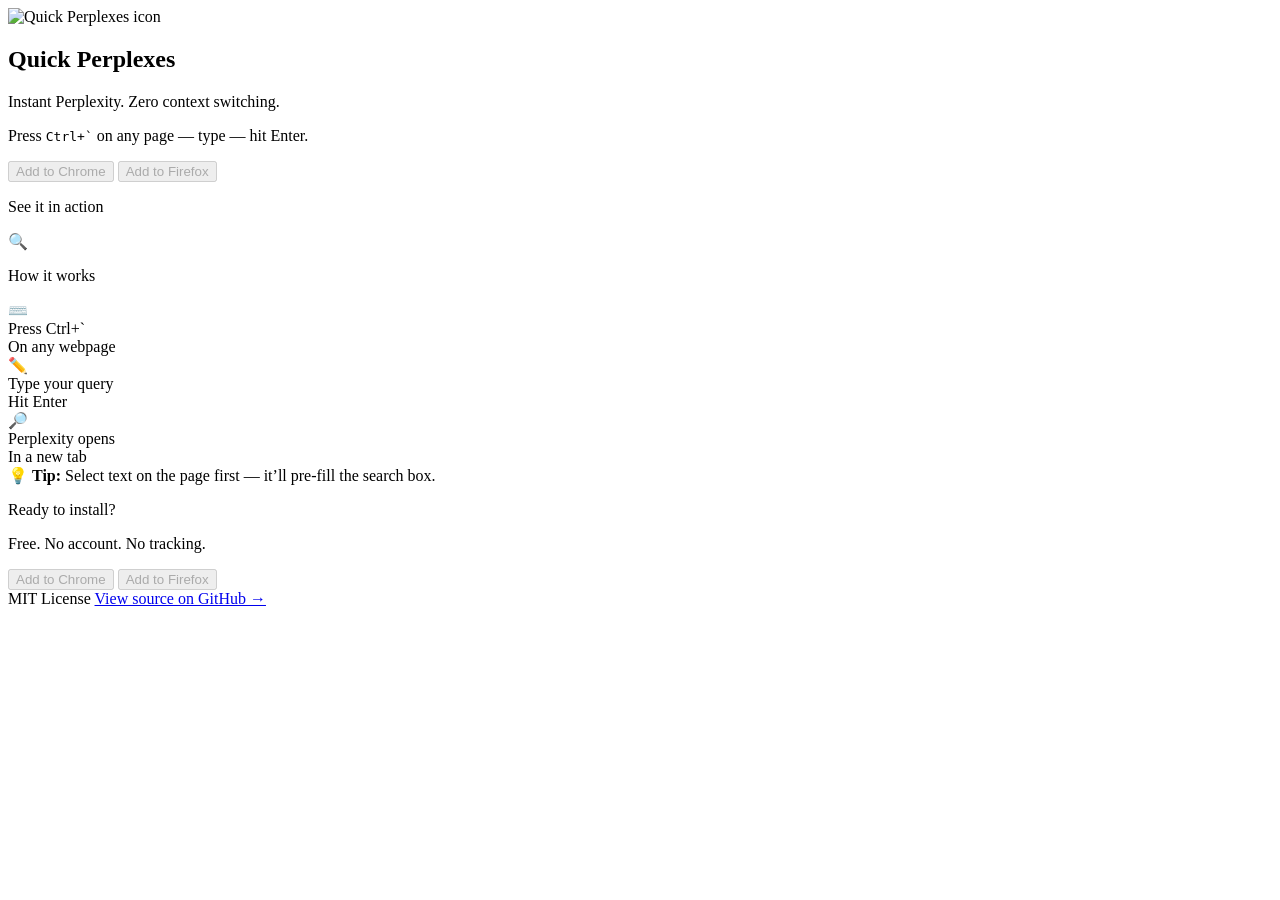
==== site/index.html @ bd99cf61 "feat: add site HTML" ====
<!DOCTYPE html>
<html lang="en">
<head>
  <meta charset="UTF-8" />
  <meta name="viewport" content="width=device-width, initial-scale=1.0" />
  <title>Quick Perplexes — Instant Perplexity on any webpage</title>
  <meta name="description" content="Press Ctrl+` on any webpage to instantly search Perplexity. Free browser extension for Chrome and Firefox." />
  <link rel="icon" href="icon128.png" />
  <link rel="stylesheet" href="style.css" />
</head>
<body>
<div class="page">

  <!-- Hero -->
  <section class="hero">
    <img class="hero-icon" src="icon128.png" alt="Quick Perplexes icon" />
    <h1 class="hero-name">Quick Perplexes</h1>
    <p class="hero-tagline">Instant Perplexity. Zero context switching.</p>
    <p class="hero-usage">Press <kbd>Ctrl+`</kbd> on any page &mdash; type &mdash; hit Enter.</p>
    <div class="btn-row">
      <!-- TODO: replace with <a href="[Chrome Web Store URL]"> once live -->
      <button class="btn btn-primary" disabled>Add to Chrome</button>
      <!-- TODO: replace with <a href="[Firefox Add-ons URL]"> once live -->
      <button class="btn btn-secondary" disabled>Add to Firefox</button>
    </div>
  </section>

  <!-- Demo -->
  <section class="demo">
    <p class="section-label">See it in action</p>
    <div class="demo-wrapper" id="demo-wrapper">
      <div class="demo-input">
        <span class="demo-icon">&#128269;</span>
        <span class="demo-text" id="demo-text"></span><span class="cursor" id="demo-cursor"></span>
      </div>
    </div>
  </section>

  <!-- How it works -->
  <section class="how">
    <p class="section-label">How it works</p>
    <div class="steps">
      <div class="step">
        <div class="step-emoji">&#9000;&#65039;</div>
        <div class="step-title">Press Ctrl+`</div>
        <div class="step-desc">On any webpage</div>
      </div>
      <div class="step">
        <div class="step-emoji">&#9999;&#65039;</div>
        <div class="step-title">Type your query</div>
        <div class="step-desc">Hit Enter</div>
      </div>
      <div class="step">
        <div class="step-emoji">&#128270;</div>
        <div class="step-title">Perplexity opens</div>
        <div class="step-desc">In a new tab</div>
      </div>
    </div>
    <div class="tip">
      <span>&#128161;</span>
      <span><strong>Tip:</strong> Select text on the page first &mdash; it&rsquo;ll pre-fill the search box.</span>
    </div>
  </section>

  <!-- Install CTA -->
  <section class="install">
    <p class="cta-title">Ready to install?</p>
    <p class="cta-sub">Free. No account. No tracking.</p>
    <div class="btn-row">
      <!-- TODO: replace with <a href="[Chrome Web Store URL]"> once live -->
      <button class="btn btn-primary" disabled>Add to Chrome</button>
      <!-- TODO: replace with <a href="[Firefox Add-ons URL]"> once live -->
      <button class="btn btn-secondary" disabled>Add to Firefox</button>
    </div>
  </section>

</div>

<!-- Footer (outside .page so it spans full width at 600px) -->
<footer>
  <span>MIT License</span>
  <a href="https://github.com/MetalOath/quick-perplexes">View source on GitHub &rarr;</a>
</footer>

<script src="demo.js"></script>
</body>
</html>
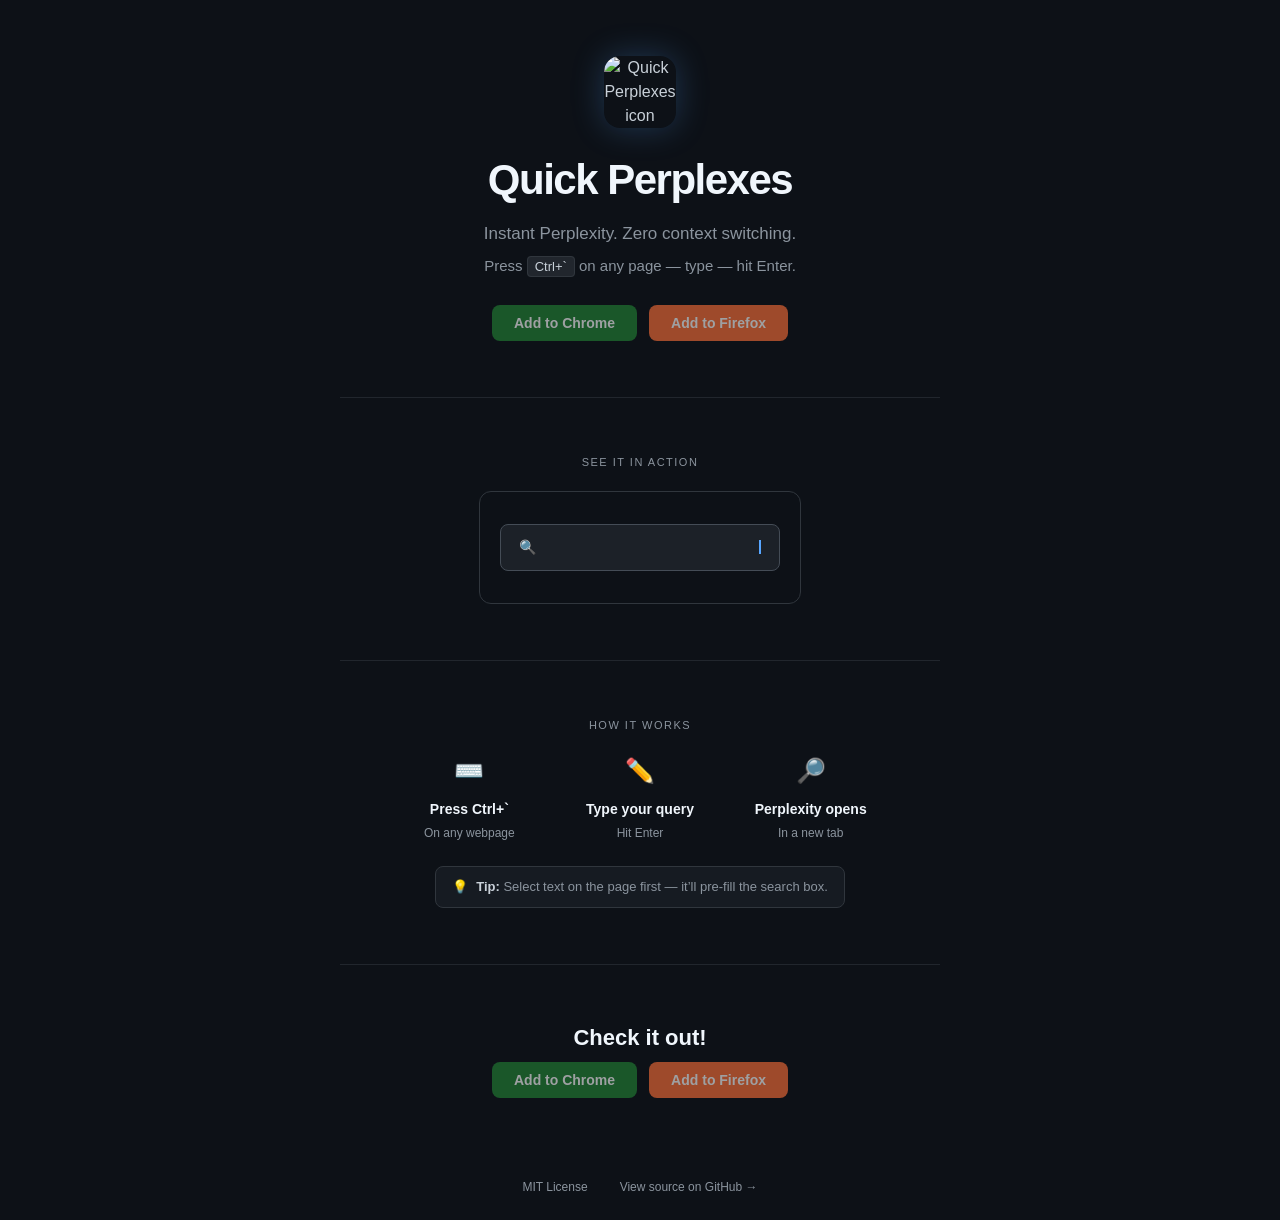
==== commit e5af12fe: "feat: Firefox orange for Add to Firefox button; simplify CTA heading" ====
--- a/site/index.html
+++ b/site/index.html
@@ -64,8 +64,7 @@
 
   <!-- Install CTA -->
   <section class="install">
-    <p class="cta-title">Ready to install?</p>
-    <p class="cta-sub">Free. No account. No tracking.</p>
+    <p class="cta-title">Check it out!</p>
     <div class="btn-row">
       <!-- TODO: replace with <a href="[Chrome Web Store URL]"> once live -->
       <button class="btn btn-primary" disabled>Add to Chrome</button>
@@ -79,7 +78,7 @@
 <!-- Footer (outside .page so it spans full width at 600px) -->
 <footer>
   <span>MIT License</span>
-  <a href="https://github.com/MetalOath/quick-perplexes">View source on GitHub &rarr;</a>
+  <a href="https://github.com/ottomando/quick-perplexes">View source on GitHub &rarr;</a>
 </footer>
 
 <script src="demo.js"></script>
--- a/site/style.css
+++ b/site/style.css
@@ -0,0 +1,247 @@
+*, *::before, *::after { box-sizing: border-box; margin: 0; padding: 0; }
+
+body {
+  background: #0d1117;
+  color: #c9d1d9;
+  font-family: -apple-system, BlinkMacSystemFont, 'Segoe UI', sans-serif;
+  line-height: 1.5;
+}
+
+/* ── Layout ── */
+.page {
+  max-width: 600px;
+  margin: 0 auto;
+}
+
+section {
+  padding: 56px 32px;
+  border-bottom: 1px solid #21262d;
+  text-align: center;
+}
+
+section:last-of-type {
+  border-bottom: none;
+}
+
+/* ── Hero ── */
+.hero-icon {
+  width: 72px;
+  height: 72px;
+  border-radius: 16px;
+  box-shadow: 0 0 32px rgba(88, 166, 255, 0.25);
+  margin-bottom: 20px;
+  display: block;
+  margin-left: auto;
+  margin-right: auto;
+}
+
+.hero-name {
+  font-size: 42px;
+  font-weight: 800;
+  color: #f0f6fc;
+  letter-spacing: -1.5px;
+  margin-bottom: 10px;
+}
+
+.hero-tagline {
+  font-size: 17px;
+  color: #8b949e;
+  margin-bottom: 8px;
+}
+
+.hero-usage {
+  font-size: 15px;
+  color: #8b949e;
+  margin-bottom: 28px;
+}
+
+kbd {
+  background: #21262d;
+  border: 1px solid #30363d;
+  border-radius: 4px;
+  padding: 2px 7px;
+  font-size: 13px;
+  color: #c9d1d9;
+  font-family: inherit;
+}
+
+/* ── Buttons ── */
+.btn-row {
+  display: flex;
+  gap: 12px;
+  justify-content: center;
+  flex-wrap: wrap;
+}
+
+.btn {
+  padding: 10px 22px;
+  border-radius: 8px;
+  font-size: 14px;
+  font-weight: 600;
+  cursor: pointer;
+  border: none;
+  text-decoration: none;
+  display: inline-block;
+}
+
+.btn-primary {
+  background: #238636;
+  color: #fff;
+}
+
+.btn-secondary {
+  background: #ff7139;
+  color: #fff;
+  border: none;
+  font-weight: 600;
+}
+
+.btn[disabled] {
+  opacity: 0.6;
+  cursor: default;
+}
+
+@media (max-width: 420px) {
+  .btn-row {
+    flex-direction: column;
+    align-items: center;
+  }
+}
+
+/* ── Demo section ── */
+.section-label {
+  font-size: 11px;
+  text-transform: uppercase;
+  letter-spacing: 1.5px;
+  color: #8b949e;
+  margin-bottom: 20px;
+}
+
+.demo-wrapper {
+  background: #0d1117;
+  border: 1px solid #30363d;
+  border-radius: 12px;
+  padding: 32px 20px;
+  display: inline-flex;
+  align-items: center;
+  justify-content: center;
+  min-width: 300px;
+  transition: opacity 0.3s ease;
+}
+
+.demo-input {
+  background: #1c2128;
+  border: 1px solid #444c56;
+  border-radius: 8px;
+  padding: 12px 18px;
+  width: 280px;
+  display: flex;
+  align-items: center;
+  gap: 10px;
+}
+
+.demo-icon {
+  color: #8b949e;
+  font-size: 14px;
+  flex-shrink: 0;
+}
+
+.demo-text {
+  color: #c9d1d9;
+  font-size: 14px;
+  font-style: italic;
+  flex: 1;
+}
+
+.cursor {
+  display: inline-block;
+  width: 2px;
+  height: 14px;
+  background: #58a6ff;
+  vertical-align: middle;
+  animation: blink 1s step-start infinite;
+}
+
+@keyframes blink {
+  50% { opacity: 0; }
+}
+
+/* ── How it works ── */
+.steps {
+  display: flex;
+  gap: 32px;
+  justify-content: center;
+  max-width: 480px;
+  margin: 0 auto 24px;
+}
+
+.step {
+  flex: 1;
+}
+
+.step-emoji {
+  font-size: 24px;
+  margin-bottom: 10px;
+}
+
+.step-title {
+  font-size: 14px;
+  font-weight: 600;
+  color: #f0f6fc;
+  margin-bottom: 4px;
+}
+
+.step-desc {
+  font-size: 12px;
+  color: #8b949e;
+}
+
+.tip {
+  display: inline-flex;
+  align-items: center;
+  gap: 8px;
+  background: #161b22;
+  border: 1px solid #30363d;
+  border-radius: 8px;
+  padding: 10px 16px;
+  font-size: 13px;
+  color: #8b949e;
+}
+
+.tip strong {
+  color: #c9d1d9;
+}
+
+/* ── Install CTA ── */
+.cta-title {
+  font-size: 22px;
+  font-weight: 700;
+  color: #f0f6fc;
+  margin-bottom: 8px;
+}
+
+.cta-sub {
+  font-size: 14px;
+  color: #8b949e;
+  margin-bottom: 20px;
+}
+
+/* ── Footer ── */
+footer {
+  padding: 24px 32px;
+  display: flex;
+  justify-content: center;
+  gap: 32px;
+  font-size: 12px;
+  color: #8b949e;
+}
+
+footer a {
+  color: #8b949e;
+  text-decoration: none;
+}
+
+footer a:hover {
+  color: #58a6ff;
+  text-decoration: underline;
+}
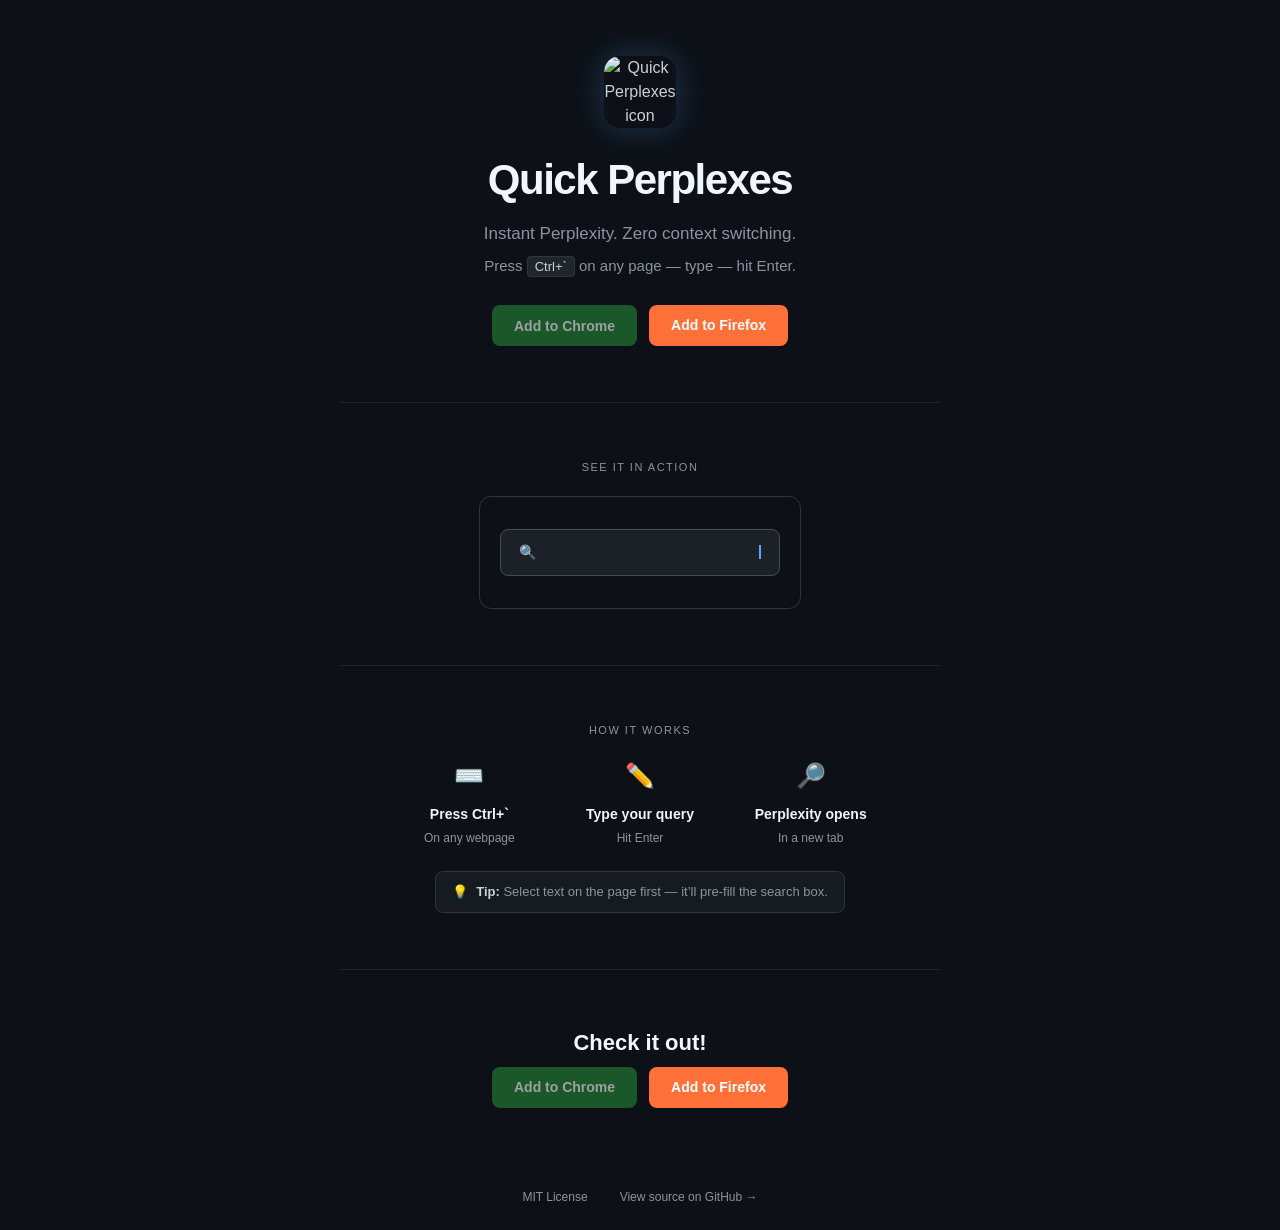
==== commit 2cb2c758: "feat: add Firefox Add-ons store link" ====
--- a/site/index.html
+++ b/site/index.html
@@ -20,8 +20,7 @@
     <div class="btn-row">
       <!-- TODO: replace with <a href="[Chrome Web Store URL]"> once live -->
       <button class="btn btn-primary" disabled>Add to Chrome</button>
-      <!-- TODO: replace with <a href="[Firefox Add-ons URL]"> once live -->
-      <button class="btn btn-secondary" disabled>Add to Firefox</button>
+      <a href="https://addons.mozilla.org/en-US/firefox/addon/quick-perplexes/" class="btn btn-secondary">Add to Firefox</a>
     </div>
   </section>
 
@@ -68,8 +67,7 @@
     <div class="btn-row">
       <!-- TODO: replace with <a href="[Chrome Web Store URL]"> once live -->
       <button class="btn btn-primary" disabled>Add to Chrome</button>
-      <!-- TODO: replace with <a href="[Firefox Add-ons URL]"> once live -->
-      <button class="btn btn-secondary" disabled>Add to Firefox</button>
+      <a href="https://addons.mozilla.org/en-US/firefox/addon/quick-perplexes/" class="btn btn-secondary">Add to Firefox</a>
     </div>
   </section>
 
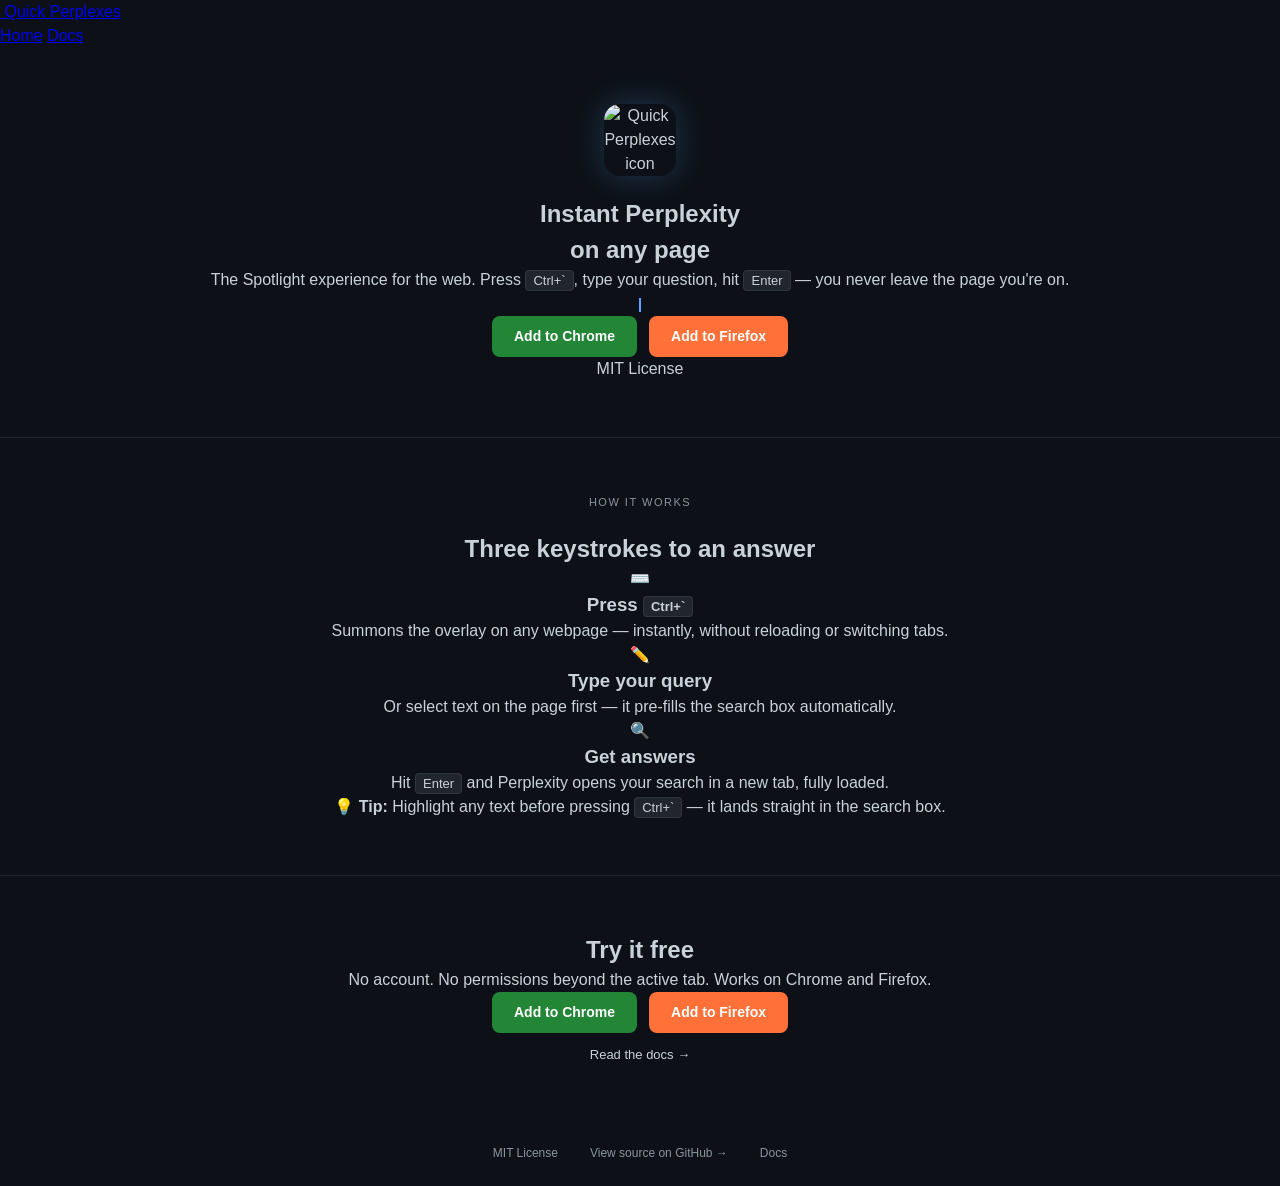
==== commit 1c0785e9: "docs: remove hardcoded version from landing page Version was getting stale between releases. The cha" ====
--- a/site/index.html
+++ b/site/index.html
@@ -9,76 +9,112 @@
   <link rel="stylesheet" href="style.css" />
 </head>
 <body>
-<div class="page">
 
-  <!-- Hero -->
-  <section class="hero">
-    <img class="hero-icon" src="icon128.png" alt="Quick Perplexes icon" />
-    <h1 class="hero-name">Quick Perplexes</h1>
-    <p class="hero-tagline">Instant Perplexity. Zero context switching.</p>
-    <p class="hero-usage">Press <kbd>Ctrl+`</kbd> on any page &mdash; type &mdash; hit Enter.</p>
-    <div class="btn-row">
-      <!-- TODO: replace with <a href="[Chrome Web Store URL]"> once live -->
-      <button class="btn btn-primary" disabled>Add to Chrome</button>
-      <a href="https://addons.mozilla.org/en-US/firefox/addon/quick-perplexes/" class="btn btn-secondary">Add to Firefox</a>
+<!-- Star field -->
+<div id="stars"></div>
+
+<!-- Navigation -->
+<nav class="nav">
+  <div class="nav-inner">
+    <a class="nav-logo" href="index.html">
+      <img src="icon128.png" alt="" />
+      Quick Perplexes
+    </a>
+    <div class="nav-links">
+      <a class="nav-link active" href="index.html">Home</a>
+      <a class="nav-link" href="docs.html">Docs</a>
     </div>
-  </section>
+  </div>
+</nav>
 
-  <!-- Demo -->
-  <section class="demo">
-    <p class="section-label">See it in action</p>
-    <div class="demo-wrapper" id="demo-wrapper">
-      <div class="demo-input">
-        <span class="demo-icon">&#128269;</span>
-        <span class="demo-text" id="demo-text"></span><span class="cursor" id="demo-cursor"></span>
-      </div>
+<!-- ── Hero ── -->
+<section class="hero">
+  <div class="hero-glow"></div>
+
+  <img class="hero-icon" src="icon128.png" alt="Quick Perplexes icon" />
+
+  <h1 class="hero-title">
+    Instant Perplexity<br>
+    <span class="gradient-text">on any page</span>
+  </h1>
+
+  <p class="hero-sub">
+    The Spotlight experience for the web. Press <kbd>Ctrl+`</kbd>, type your
+    question, hit <kbd>Enter</kbd> — you never leave the page you're on.
+  </p>
+
+  <div id="demo-wrapper">
+    <span class="demo-dot"></span>
+    <span id="demo-text"></span>
+    <span class="cursor" id="demo-cursor"></span>
+  </div>
+
+  <div class="btn-row">
+    <a href="https://chromewebstore.google.com/detail/quick-perplexes/ffiimjnijhkbhgckgkmeaijfadjlbpad"
+       class="btn btn-primary" target="_blank" rel="noopener">Add to Chrome</a>
+    <a href="https://addons.mozilla.org/en-US/firefox/addon/quick-perplexes/"
+       class="btn btn-secondary" target="_blank" rel="noopener">Add to Firefox</a>
+  </div>
+
+  <p class="version-badge">MIT License</p>
+</section>
+
+<!-- ── How it works ── -->
+<section class="features">
+  <p class="section-label">How it works</p>
+  <h2 class="features-heading">Three keystrokes to an answer</h2>
+
+  <div class="features-grid">
+    <div class="feature-card">
+      <div class="feature-icon">⌨️</div>
+      <h3>Press <kbd>Ctrl+`</kbd></h3>
+      <p>Summons the overlay on any webpage — instantly, without reloading or switching tabs.</p>
     </div>
-  </section>
+    <div class="feature-card">
+      <div class="feature-icon">✏️</div>
+      <h3>Type your query</h3>
+      <p>Or select text on the page first — it pre-fills the search box automatically.</p>
+    </div>
+    <div class="feature-card">
+      <div class="feature-icon">🔍</div>
+      <h3>Get answers</h3>
+      <p>Hit <kbd>Enter</kbd> and Perplexity opens your search in a new tab, fully loaded.</p>
+    </div>
+  </div>
 
-  <!-- How it works -->
-  <section class="how">
-    <p class="section-label">How it works</p>
-    <div class="steps">
-      <div class="step">
-        <div class="step-emoji">&#9000;&#65039;</div>
-        <div class="step-title">Press Ctrl+`</div>
-        <div class="step-desc">On any webpage</div>
-      </div>
-      <div class="step">
-        <div class="step-emoji">&#9999;&#65039;</div>
-        <div class="step-title">Type your query</div>
-        <div class="step-desc">Hit Enter</div>
-      </div>
-      <div class="step">
-        <div class="step-emoji">&#128270;</div>
-        <div class="step-title">Perplexity opens</div>
-        <div class="step-desc">In a new tab</div>
-      </div>
+  <div style="text-align:center">
+    <div class="tip-box">
+      <span>💡</span>
+      <span><strong>Tip:</strong> Highlight any text before pressing <kbd>Ctrl+`</kbd> &mdash; it lands straight in the search box.</span>
     </div>
-    <div class="tip">
-      <span>&#128161;</span>
-      <span><strong>Tip:</strong> Select text on the page first &mdash; it&rsquo;ll pre-fill the search box.</span>
-    </div>
-  </section>
+  </div>
+</section>
 
-  <!-- Install CTA -->
-  <section class="install">
-    <p class="cta-title">Check it out!</p>
-    <div class="btn-row">
-      <!-- TODO: replace with <a href="[Chrome Web Store URL]"> once live -->
-      <button class="btn btn-primary" disabled>Add to Chrome</button>
-      <a href="https://addons.mozilla.org/en-US/firefox/addon/quick-perplexes/" class="btn btn-secondary">Add to Firefox</a>
-    </div>
-  </section>
+<!-- ── CTA ── -->
+<section class="cta-section">
+  <h2>Try it <span class="gradient-text">free</span></h2>
+  <p>No account. No permissions beyond the active tab. Works on Chrome and Firefox.</p>
+  <div class="btn-row">
+    <a href="https://chromewebstore.google.com/detail/quick-perplexes/ffiimjnijhkbhgckgkmeaijfadjlbpad"
+       class="btn btn-primary" target="_blank" rel="noopener">Add to Chrome</a>
+    <a href="https://addons.mozilla.org/en-US/firefox/addon/quick-perplexes/"
+       class="btn btn-secondary" target="_blank" rel="noopener">Add to Firefox</a>
+  </div>
+  <a href="docs.html" style="font-size:13px;color:var(--text-muted);text-decoration:none;display:block;margin-top:12px;transition:color .2s"
+     onmouseover="this.style.color='var(--accent-light)'"
+     onmouseout="this.style.color='var(--text-muted)'">
+    Read the docs &rarr;
+  </a>
+</section>
 
-</div>
-
-<!-- Footer (outside .page so it spans full width at 600px) -->
+<!-- ── Footer ── -->
 <footer>
   <span>MIT License</span>
-  <a href="https://github.com/ottomando/quick-perplexes">View source on GitHub &rarr;</a>
+  <a href="https://github.com/ottomando/quick-perplexes" target="_blank" rel="noopener">View source on GitHub &rarr;</a>
+  <a href="docs.html">Docs</a>
 </footer>
 
+<script src="stars.js"></script>
 <script src="demo.js"></script>
 </body>
 </html>
